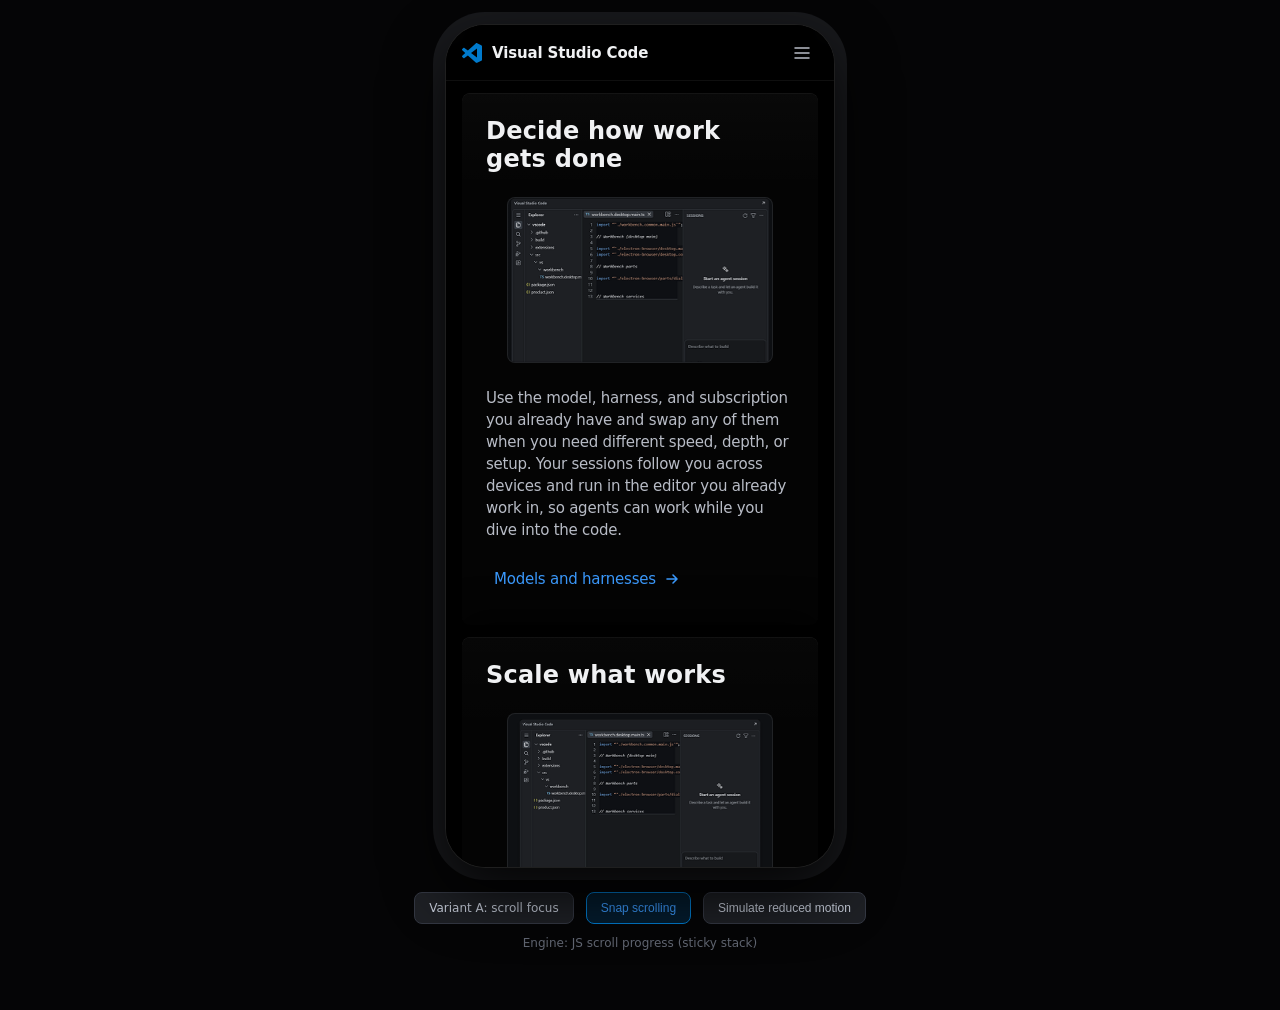
==== stack.html @ f898ff3d "Add stack components and styles for dropdown functionality" ====
<!DOCTYPE html>
<html lang="en">
<head>
  <meta charset="UTF-8">
  <meta name="viewport" content="width=device-width, initial-scale=1.0">
  <title>VS Code Mobile — 3 Pillars (sticky card stack)</title>
  <link rel="stylesheet" href="stack.css">
</head>
<body>
  <div class="device-container">
    <div class="device-frame snap-on" id="deviceFrame" tabindex="0" role="region" aria-label="Mobile preview, scrollable">

      <header class="mobile-header">
        <div class="logo">
          <svg class="logo__mark" width="20" height="20" viewBox="0 0 20 20" fill="none" xmlns="http://www.w3.org/2000/svg" aria-hidden="true">
            <path fill-rule="evenodd" clip-rule="evenodd" d="M14.1824 19.8634C14.4974 19.9861 14.8566 19.9783 15.1745 19.8253L19.2922 17.8439C19.7248 17.6357 20 17.1978 20 16.7174V3.28266C20 2.80226 19.7249 2.36436 19.2922 2.15616L15.1745 0.174751C14.7572 -0.0260259 14.2689 0.0231519 13.9027 0.289389C13.8504 0.327422 13.8006 0.369886 13.7538 0.416682L5.87101 7.6083L2.43744 5.00193C2.11781 4.7593 1.67073 4.77918 1.37387 5.04922L0.272606 6.05098C-0.0905104 6.38129 -0.0909266 6.95255 0.271707 7.28339L3.24942 10L0.271707 12.7166C-0.0909266 13.0475 -0.0905104 13.6188 0.272606 13.9491L1.37387 14.9508C1.67073 15.2209 2.11781 15.2407 2.43744 14.9981L5.87101 12.3917L13.7538 19.5833C13.8785 19.7081 14.0249 19.8021 14.1824 19.8634ZM15.003 5.45979L9.02182 10L15.003 14.5402V5.45979Z" fill="#007ACC"/>
          </svg>
          <span class="logo__title">Visual Studio Code</span>
        </div>
        <button class="menu-toggle" aria-label="Toggle navigation menu">
          <svg width="20" height="20" viewBox="0 0 20 20" fill="none" aria-hidden="true">
            <path d="M3 5H17M3 10H17M3 15H17" stroke="currentColor" stroke-width="1.5" stroke-linecap="round"/>
          </svg>
        </button>
      </header>

      <main class="mobile-main">

        <!-- Sticky card stack. Each card sticks below the previous one's
             header band, so earlier headers stay visible while the newest
             card is in focus. All content stays in the DOM at all times. -->
        <section class="scd-01" aria-labelledby="stack-heading">
          <h1 id="stack-heading" class="visually-hidden">Core pillars</h1>

          <div class="scd-01__scene" id="scene">

            <article class="scd-01__card" style="--i:0" id="card-1">
              <h2 class="scd-01__title">Decide how work<br>gets done</h2>
              <figure class="scd-01__media">
                <img src="assets/pillar-screenshot.png" alt="VS Code editor with the Explorer, an open TypeScript file, and the agent Sessions panel ready to start a session." loading="eager">
              </figure>
              <p class="scd-01__copy">
                Use the model, harness, and subscription you already have and swap any of them when you need different speed, depth, or setup. Your sessions follow you across devices and run in the editor you already work in, so agents can work while you dive into the code.
              </p>
              <a class="scd-01__cta" href="#">
                <span>Models and harnesses</span>
                <svg width="16" height="16" viewBox="0 0 16 16" fill="none" aria-hidden="true">
                  <path d="M3 8H13M13 8L9 4M13 8L9 12" stroke="currentColor" stroke-width="1.6" stroke-linecap="round" stroke-linejoin="round"/>
                </svg>
              </a>
            </article>

            <article class="scd-01__card" style="--i:1" id="card-2">
              <h2 class="scd-01__title">Scale what works</h2>
              <figure class="scd-01__media">
                <img src="assets/pillar-screenshot.png" alt="VS Code editor with the Explorer, an open TypeScript file, and the agent Sessions panel ready to start a session." loading="lazy">
              </figure>
              <p class="scd-01__copy">
                You don't have to run one session or one repo at a time. Orchestrate across sessions and repos to get through your backlog faster and jump into whichever one needs your input.
              </p>
              <a class="scd-01__cta" href="#">
                <span>Run agent sessions in parallel</span>
                <svg width="16" height="16" viewBox="0 0 16 16" fill="none" aria-hidden="true">
                  <path d="M3 8H13M13 8L9 4M13 8L9 12" stroke="currentColor" stroke-width="1.6" stroke-linecap="round" stroke-linejoin="round"/>
                </svg>
              </a>
            </article>

            <article class="scd-01__card" style="--i:2" id="card-3">
              <h2 class="scd-01__title">Build the system, not<br>the solution</h2>
              <figure class="scd-01__media">
                <img src="assets/pillar-screenshot.png" alt="VS Code editor with the Explorer, an open TypeScript file, and the agent Sessions panel ready to start a session." loading="lazy">
              </figure>
              <p class="scd-01__copy">
                VS Code is yours to configure. Instructions, skills, custom agents, and hooks carry your team's standards into every session, while MCP servers connect agents to the systems you already use. Shape the whole development environment with extensions, languages, debuggers, and themes so it fits the way you work.
              </p>
              <a class="scd-01__cta" href="#">
                <span>Customizations</span>
                <svg width="16" height="16" viewBox="0 0 16 16" fill="none" aria-hidden="true">
                  <path d="M3 8H13M13 8L9 4M13 8L9 12" stroke="currentColor" stroke-width="1.6" stroke-linecap="round" stroke-linejoin="round"/>
                </svg>
              </a>
            </article>

          </div>

          <!-- Room to read the last card, then the stack scrolls away -->
          <div class="scd-01__end" aria-hidden="true"></div>
        </section>

      </main>

    </div>
  </div>

  <!-- Developer toolbar (not part of the design) -->
  <div class="dev-toolbar" aria-label="Prototype controls">
    <a class="dev-btn" href="index.html">Variant A: scroll focus</a>
    <button id="toggleSnapBtn" class="dev-btn" aria-pressed="true">Snap scrolling</button>
    <button id="toggleMotionBtn" class="dev-btn" aria-pressed="false">Simulate reduced motion</button>
    <button id="forceMotionBtn" class="dev-btn" aria-pressed="false" hidden>Force motion on (OS has reduce motion)</button>
    <span id="engineStatus" class="dev-status" role="status"></span>
  </div>

  <script src="stack.js"></script>
</body>
</html>
---- stack.css ----
/* ------------------------------------------------------------------
   VS Code Mobile — 3 Pillars, sticky card stack (Variant B)
   Design: 390px mobile viewport

   Interaction model
   - Normal vertical scrolling, no snap, nothing hijacked.
   - Each card is position: sticky at header + i * peek. As the next
     card scrolls up over it, the earlier card settles behind with only
     its header band still visible.
   - stack.js writes two per-card custom properties every frame:
       --a  arrival  0 = entering from the bottom, 1 = at its stuck spot
       --p  covered  0 = fully on top, 1 = covered up to its header band
     CSS maps them to image scale (--a) and dim/scale-back (--p).
   - prefers-reduced-motion: transforms are dropped; the dim state and
     the stacking (which is plain scrolling) remain.
------------------------------------------------------------------ */

:root {
  --bg-color: #000000;
  --card-bg: #040404;
  --card-border: rgba(255, 255, 255, 0.08);

  --text-primary: #f0f1f3;
  --text-secondary: #b8bcc6; /* body copy: ~10.5:1 on --card-bg, AAA */
  --text-muted: #626773;
  --accent-blue-light: #3b99fc;

  --font-family: "SF Pro Text", "SF Pro Display", -apple-system, BlinkMacSystemFont, "Segoe UI Variable Text", "Segoe UI", system-ui, sans-serif;

  /* Apple small-breakpoint type ramp */
  --type-title-size: 24px;       /* headline-reduced at the xsmall step */
  --type-title-lh: 1.16667;
  --type-title-ls: 0.009em;
  --type-body-size: 15px;        /* paragraph + links (was 17px typography-body) */
  --type-body-lh: 1.46667;       /* 22px at 15px */
  --type-body-ls: -0.016em;

  --frame-width: 390px;
  --frame-height: 844px;
  --header-height: 56px;
  --page-margin: 16px;
  --stack-gap: 12px; /* breathing room below the header so the stuck card's top edge stays visible */

  /* Sticky band per covered card = 24px pad + title + 24px spacing,
     divided by the 0.95 scale-back so the image never peeks out.
     Two-line title: 104px content → 96px band. One line: 76px → 70px. */
  --band-two-line: 96px;
  --band-one-line: 70px;
  --card-pad-top: 24px;
  --card-radius: 8px;

  /* Motion ranges */
  --media-scale-in: 0.9;        /* image scale when card first enters */
  --card-scale-back: 0.045;     /* shrink per level of stacking depth */
  --card-dim-max: 0.5;          /* overlay opacity when fully covered */

  /* Sheen gradation: card 1 (--i:0) brightest, fading per card after it */
  --sheen-base: 0.02;
  --sheen-step: 0.007;
}

* {
  box-sizing: border-box;
  margin: 0;
  padding: 0;
}

html, body {
  width: 100%;
  min-height: 100vh;
  background-color: #050506;
  font-family: var(--font-family);
  color: var(--text-primary);
  -webkit-font-smoothing: antialiased;
  -moz-osx-font-smoothing: grayscale;
}

body {
  display: flex;
  flex-direction: column;
  align-items: center;
  padding: 24px 0 60px 0;
}

.visually-hidden {
  position: absolute;
  width: 1px;
  height: 1px;
  padding: 0;
  margin: -1px;
  overflow: hidden;
  clip: rect(0 0 0 0);
  white-space: nowrap;
  border: 0;
}

/* ------------------------------------------------------------------
   Device frame = the scroll container
------------------------------------------------------------------ */

.device-container {
  display: flex;
  justify-content: center;
  width: 100%;
}

.device-frame {
  width: var(--frame-width);
  height: var(--frame-height);
  background-color: var(--bg-color);
  border: 1px solid rgba(255, 255, 255, 0.12);
  border-radius: 40px;
  box-shadow: 0 25px 60px rgba(0, 0, 0, 0.8), 0 0 0 12px #18191c;
  position: relative;
  overflow-x: hidden;
  overflow-y: auto;
  overscroll-behavior: contain;
  scrollbar-width: none;
}

.device-frame::-webkit-scrollbar {
  display: none;
}

.device-frame:focus-visible {
  outline: 3px solid var(--accent-blue-light);
  outline-offset: 4px;
}

/* Snap scrolling (on by default, dev toggle removes .snap-on).
   Each card's snap point is the scroll position where its static top
   reaches its sticky offset — i.e. the card fully presented on the
   stack. scroll-snap-stop keeps a fling from skipping a card. */
.device-frame.snap-on {
  scroll-snap-type: y mandatory;
}

.device-frame.snap-on .scd-01__card {
  scroll-snap-align: start;
  scroll-snap-stop: always;
  scroll-margin-top: calc(var(--header-height) + var(--stack-gap) + var(--stack-offset, 0px));
}

.mobile-header {
  height: var(--header-height);
  padding: 0 var(--page-margin);
  display: flex;
  align-items: center;
  justify-content: space-between;
  border-bottom: 1px solid rgba(255, 255, 255, 0.06);
  background: rgba(0, 0, 0, 0.8);
  backdrop-filter: blur(12px);
  -webkit-backdrop-filter: blur(12px);
  position: sticky;
  top: 0;
  z-index: 50;
}

.logo {
  display: flex;
  align-items: center;
  gap: 10px;
}

.logo__title {
  font-size: 15px;
  font-weight: 600;
  letter-spacing: -0.01em;
}

.menu-toggle {
  background: transparent;
  border: none;
  color: var(--text-secondary);
  cursor: pointer;
  padding: 6px;
  display: flex;
  border-radius: 6px;
}

.menu-toggle:focus-visible {
  outline: 2px solid var(--accent-blue-light);
  outline-offset: 2px;
}

.mobile-main {
  padding: 16px 0 0 0;
}

/* ------------------------------------------------------------------
   Sticky stack
------------------------------------------------------------------ */

.scd-01 {
  padding: 0 var(--page-margin);
}

.scd-01__scene {
  display: flex;
  flex-direction: column;
}

.scd-01__card {
  --a: 1;
  --d: 0;
  /* Sheen fades with stacking order: card 1 brightest, each card after
     it a little less, so the stack reads as receding rather than flat. */
  --sheen: calc(var(--sheen-base) - var(--sheen-step) * var(--i));
  position: sticky;
  top: calc(var(--header-height) + var(--stack-gap) + var(--stack-offset, 0px));
  z-index: calc(1 + var(--i));
  margin-top: 12px;
  padding: var(--card-pad-top) 24px 24px 24px;
  /* Near-black card on a black page: dark shadows alone can't separate
     stacked cards, so pair the drop shadow with light — a hairline top
     edge and a faint top-down sheen on each card. */
  background: linear-gradient(180deg, rgba(255, 255, 255, var(--sheen)) 0%, rgba(255, 255, 255, 0) 96px), var(--card-bg);
  border-radius: var(--card-radius);
  text-align: left;
  display: flex;
  flex-direction: column;
  align-items: flex-start;
  gap: 20px;
  transform-origin: 50% 0;
  /* --d = cumulative stacking depth (0..2), so deeper cards stagger smaller */
  transform: scale(calc(1 - var(--card-scale-back) * var(--d, 0)));
  box-shadow:
    inset 0 0.5px 0 rgba(255, 255, 255, 0.09),
    0 2px 6px rgba(0, 0, 0, 0.6),
    0 -18px 36px rgba(0, 0, 0, 0.9);
}

.scd-01__card:first-child {
  margin-top: 0;
}

/* Cumulative sticky offsets: each card sits below the bands of the
   cards it covers. Adjust when header line counts change. */
#card-1 { --stack-offset: 0px; }
#card-2 { --stack-offset: var(--band-two-line); }
#card-3 { --stack-offset: calc(var(--band-two-line) + var(--band-one-line)); }

/* Dim layer for covered cards. Opacity only, so it is not "motion". */
.scd-01__card::after {
  content: "";
  position: absolute;
  inset: 0;
  border-radius: inherit;
  background: #000;
  opacity: calc(var(--card-dim-max) * min(var(--d, 0), 1));
  pointer-events: none;
}

/* Header band: stays visible above the next card */
/* Header: same 24px spacing after it on every card (4px + 20px flex gap) */
.scd-01__title {
  margin-bottom: 4px;
  font-size: var(--type-title-size);
  line-height: var(--type-title-lh);
  letter-spacing: var(--type-title-ls);
  font-weight: 600;
  color: var(--text-primary);
  max-width: 300px;
}

.scd-01__media {
  margin: 0 0 4px 0; /* + 20px flex gap = 24px before the paragraph */
  align-self: center;
  width: 266px;
  max-width: 100%;
  aspect-ratio: 16 / 10;
  overflow: hidden;
  border-radius: 8px;
  border: 1px solid rgba(255, 255, 255, 0.08);
  background: #0e1013;
}

/* Image scales up slightly as the card arrives at its stuck position */
.scd-01__media img {
  width: 100%;
  height: 100%;
  object-fit: cover;
  object-position: top center;
  display: block;
  transform-origin: center;
  transform: scale(calc(var(--media-scale-in) + (1 - var(--media-scale-in)) * var(--a)));
  will-change: transform;
}

.scd-01__copy {
  font-size: var(--type-body-size);
  line-height: var(--type-body-lh);
  letter-spacing: var(--type-body-ls);
  color: var(--text-secondary);
  max-width: 320px;
}

.scd-01__cta {
  display: inline-flex;
  align-items: center;
  gap: 8px;
  font-size: var(--type-body-size);
  line-height: var(--type-body-lh);
  letter-spacing: var(--type-body-ls);
  color: var(--accent-blue-light);
  text-decoration: none;
  min-height: 44px;
  padding: 0 8px;
  margin-top: -4px;
}

.scd-01__cta:hover {
  text-decoration: underline;
}

.scd-01__cta:focus-visible {
  outline: 2px solid var(--accent-blue-light);
  outline-offset: 4px;
  border-radius: 6px;
}

.scd-01__cta svg {
  transition: transform 0.2s ease;
}

.scd-01__cta:hover svg {
  transform: translateX(3px);
}

/* Sized by stack.js so the last card ends exactly at its stack offset */
.scd-01__end {
  height: 24px;
}

/* ------------------------------------------------------------------
   Reduced motion: keep stacking and dimming, drop the transforms
------------------------------------------------------------------ */

html.motion-reduced .scd-01__card,
html.motion-reduced .scd-01__media img {
  transform: none;
}

@media (prefers-reduced-motion: reduce) {
  html:not(.force-motion) .scd-01__card,
  html:not(.force-motion) .scd-01__media img {
    transform: none;
  }
}

/* ------------------------------------------------------------------
   Developer toolbar
------------------------------------------------------------------ */

.dev-toolbar {
  margin-top: 24px;
  display: flex;
  flex-wrap: wrap;
  align-items: center;
  justify-content: center;
  gap: 12px;
  max-width: 640px;
}

.dev-btn {
  background: #1e2025;
  border: 1px solid #333742;
  color: #c5cbd8;
  padding: 8px 14px;
  border-radius: 8px;
  font-size: 12px;
  font-weight: 500;
  cursor: pointer;
  text-decoration: none;
  transition: all 0.2s ease;
}

.dev-btn:hover {
  background: #2b2f38;
  color: #fff;
  border-color: #4a5061;
}

.dev-btn:focus-visible {
  outline: 2px solid var(--accent-blue-light);
  outline-offset: 2px;
}

.dev-btn[aria-pressed="true"] {
  background: rgba(0, 122, 204, 0.2);
  border-color: #007acc;
  color: var(--accent-blue-light);
}

.dev-status {
  font-size: 12px;
  color: var(--text-muted);
}
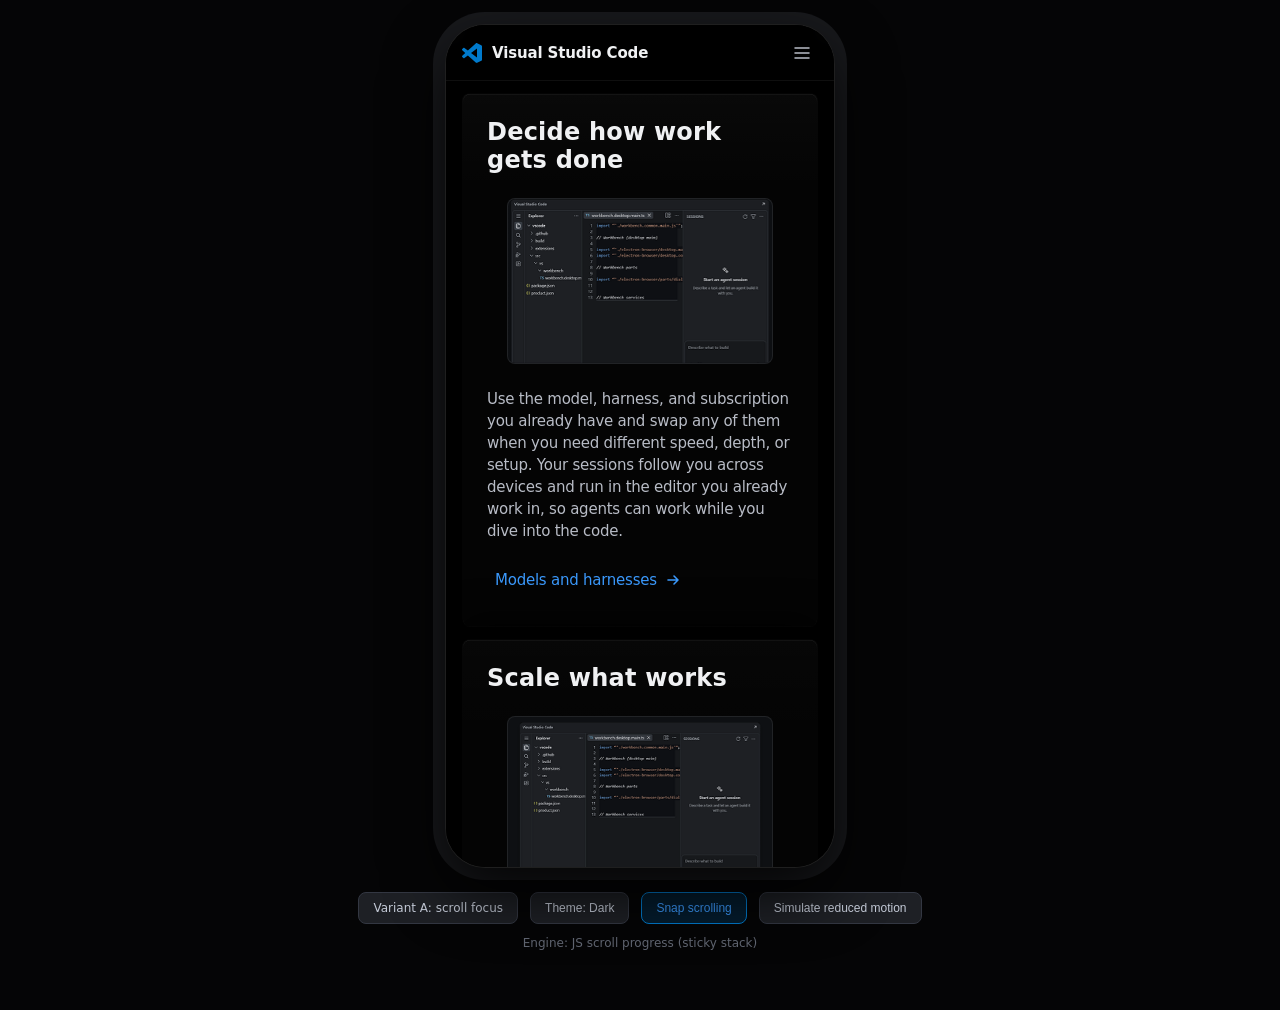
==== commit b11580ab: "Light theme: card-stack elevation model, per-card dim, header fade Rebuild the light-theme depth cue" ====
--- a/stack.html
+++ b/stack.html
@@ -37,7 +37,7 @@
             <article class="scd-01__card" style="--i:0" id="card-1">
               <h2 class="scd-01__title">Decide how work<br>gets done</h2>
               <figure class="scd-01__media">
-                <img src="assets/pillar-screenshot.png" alt="VS Code editor with the Explorer, an open TypeScript file, and the agent Sessions panel ready to start a session." loading="eager">
+                <img src="assets/pillar-screenshot.png" data-src-dark="assets/pillar-screenshot.png" data-src-light="assets/pillar-screenshot-light.svg" alt="VS Code editor with the Explorer, an open TypeScript file, and the agent Sessions panel ready to start a session." loading="eager">
               </figure>
               <p class="scd-01__copy">
                 Use the model, harness, and subscription you already have and swap any of them when you need different speed, depth, or setup. Your sessions follow you across devices and run in the editor you already work in, so agents can work while you dive into the code.
@@ -53,7 +53,7 @@
             <article class="scd-01__card" style="--i:1" id="card-2">
               <h2 class="scd-01__title">Scale what works</h2>
               <figure class="scd-01__media">
-                <img src="assets/pillar-screenshot.png" alt="VS Code editor with the Explorer, an open TypeScript file, and the agent Sessions panel ready to start a session." loading="lazy">
+                <img src="assets/pillar-screenshot.png" data-src-dark="assets/pillar-screenshot.png" data-src-light="assets/pillar-screenshot-light.svg" alt="VS Code editor with the Explorer, an open TypeScript file, and the agent Sessions panel ready to start a session." loading="lazy">
               </figure>
               <p class="scd-01__copy">
                 You don't have to run one session or one repo at a time. Orchestrate across sessions and repos to get through your backlog faster and jump into whichever one needs your input.
@@ -69,7 +69,7 @@
             <article class="scd-01__card" style="--i:2" id="card-3">
               <h2 class="scd-01__title">Build the system, not<br>the solution</h2>
               <figure class="scd-01__media">
-                <img src="assets/pillar-screenshot.png" alt="VS Code editor with the Explorer, an open TypeScript file, and the agent Sessions panel ready to start a session." loading="lazy">
+                <img src="assets/pillar-screenshot.png" data-src-dark="assets/pillar-screenshot.png" data-src-light="assets/pillar-screenshot-light.svg" alt="VS Code editor with the Explorer, an open TypeScript file, and the agent Sessions panel ready to start a session." loading="lazy">
               </figure>
               <p class="scd-01__copy">
                 VS Code is yours to configure. Instructions, skills, custom agents, and hooks carry your team's standards into every session, while MCP servers connect agents to the systems you already use. Shape the whole development environment with extensions, languages, debuggers, and themes so it fits the way you work.
@@ -96,6 +96,7 @@
   <!-- Developer toolbar (not part of the design) -->
   <div class="dev-toolbar" aria-label="Prototype controls">
     <a class="dev-btn" href="index.html">Variant A: scroll focus</a>
+    <button id="toggleThemeBtn" class="dev-btn" aria-pressed="false">Theme: Dark</button>
     <button id="toggleSnapBtn" class="dev-btn" aria-pressed="true">Snap scrolling</button>
     <button id="toggleMotionBtn" class="dev-btn" aria-pressed="false">Simulate reduced motion</button>
     <button id="forceMotionBtn" class="dev-btn" aria-pressed="false" hidden>Force motion on (OS has reduce motion)</button>
--- a/stack.css
+++ b/stack.css
@@ -18,7 +18,11 @@
 :root {
   --bg-color: #000000;
   --card-bg: #040404;
-  --card-border: rgba(255, 255, 255, 0.08);
+  --card-border: transparent; /* dark theme separates cards with shadow, not a border */
+  --header-bg: rgba(0, 0, 0, 0.8);
+  --header-border: rgba(255, 255, 255, 0.06);
+  --media-bg: #0e1013;
+  --media-border: rgba(255, 255, 255, 0.08);
 
   --text-primary: #f0f1f3;
   --text-secondary: #b8bcc6; /* body copy: ~10.5:1 on --card-bg, AAA */
@@ -57,6 +61,81 @@
   /* Sheen gradation: card 1 (--i:0) brightest, fading per card after it */
   --sheen-base: 0.02;
   --sheen-step: 0.007;
+
+  --shadow-rgb: 0, 0, 0; /* card drop shadow color */
+  --shadow-alpha-1: 0.6;
+  --shadow-alpha-2: 0.9;
+}
+
+/* ------------------------------------------------------------------
+   Light theme (VS Code Light Modern, 2026) — scoped to the frame so
+   the dev canvas/toolbar stay on the constant dark chrome.
+------------------------------------------------------------------ */
+
+.device-frame[data-theme="light"] {
+  --bg-color: #f3f3f3;
+  --card-bg: #ffffff; /* Material/iOS keep a light-theme surface's color constant across elevation; depth reads through shadow + scrim, not a brightness ladder per card */
+  --card-border: rgba(0, 0, 0, 0.04);
+  --header-bg: rgba(255, 255, 255, 0.8);
+  --header-border: rgba(0, 0, 0, 0.06);
+  --media-bg: #ececec;
+  --media-border: rgba(0, 0, 0, 0.08);
+
+  --shadow-rgb: 0, 0, 0;
+
+  --text-primary: #1f1f1f;
+  --text-secondary: #45474a;
+  --text-muted: #6f6f6f;
+  --accent-blue-light: #005fb8;
+
+  /* Apple Wallet / Material elevation: a card behind the front one sits
+     under a soft, uniform scrim that scales with how far back it's
+     receded (--d) — not a per-card brightness value to hand-tune. */
+  --card-dim-max: 0.035;
+}
+
+/* Elevation model (Material "key + ambient shadow", scaled by how much
+   this card has receded): the frontmost card (--d near 0) casts a big,
+   soft, low-opacity shadow like it's lifted above the stack; a fully
+   covered card (--d >= 1) relaxes to a hairline shadow, since the rest
+   of its elevation is absorbed by the card sitting on top of it. Card
+   surface color itself stays constant (see --card-bg above) — only the
+   shadow communicates depth, same as Material/iOS light-theme cards. */
+.device-frame[data-theme="light"] .scd-01__card {
+  --focus: calc(1 - min(var(--d, 0), 1));
+  background: var(--card-bg);
+  border-top: none; /* the border's top edge sat right over the card behind it, reading as a hard line */
+  box-shadow:
+    0 1px 2px rgba(var(--shadow-rgb), calc(0.08 + 0.04 * var(--focus))),
+    0 calc(6px + 12px * var(--focus)) calc(16px + 20px * var(--focus)) rgba(var(--shadow-rgb), calc(0.08 + 0.08 * var(--focus)));
+}
+
+/* Title quiets slightly as its card recedes, echoing the shadow/scrim —
+   capped well short of full fade so a covered-but-focused card (keyboard
+   nav) still passes contrast against --card-bg. */
+.device-frame[data-theme="light"] .scd-01__title {
+  color: color-mix(in srgb, #1f1f1f, #333333 calc((1 - var(--focus, 1)) * 100%));
+}
+
+/* The covered card's image sits just below the sliver of its own header
+   band that stays visible — its top border was peeking past that edge
+   and reading as the line "above" the next card. */
+.device-frame[data-theme="light"] .scd-01__media {
+  border-top: none;
+}
+
+/* The shared dim overlay clamps at min(--d, 1), so any card two or more
+   levels back reads identically to one level back. Light theme's stack
+   only ever reaches --d:2, so scale against that instead: the furthest
+   card (--d:2) gets the full scrim, a mid card (--d:1) gets half. */
+.device-frame[data-theme="light"] .scd-01__card::after {
+  opacity: calc(var(--card-dim-max) * min(var(--d, 0), 2) / 2);
+}
+
+/* Nudge card 2 up a couple px so it fully overlaps card 1's image edge
+   instead of leaving a sliver of it visible above card 2's header band. */
+.device-frame[data-theme="light"] #card-2 {
+  --stack-offset: calc(var(--band-two-line) - 2px);
 }
 
 * {
@@ -108,6 +187,7 @@
   width: var(--frame-width);
   height: var(--frame-height);
   background-color: var(--bg-color);
+  color: var(--text-primary); /* html/body's color is fixed at :root's --text-primary, so anything that doesn't set its own color (e.g. .logo__title) needs to inherit from here instead, where the theme override actually applies */
   border: 1px solid rgba(255, 255, 255, 0.12);
   border-radius: 40px;
   box-shadow: 0 25px 60px rgba(0, 0, 0, 0.8), 0 0 0 12px #18191c;
@@ -147,8 +227,8 @@
   display: flex;
   align-items: center;
   justify-content: space-between;
-  border-bottom: 1px solid rgba(255, 255, 255, 0.06);
-  background: rgba(0, 0, 0, 0.8);
+  border-bottom: 1px solid var(--header-border);
+  background: var(--header-bg);
   backdrop-filter: blur(12px);
   -webkit-backdrop-filter: blur(12px);
   position: sticky;
@@ -224,10 +304,11 @@
   transform-origin: 50% 0;
   /* --d = cumulative stacking depth (0..2), so deeper cards stagger smaller */
   transform: scale(calc(1 - var(--card-scale-back) * var(--d, 0)));
+  border: 1px solid var(--card-border);
   box-shadow:
     inset 0 0.5px 0 rgba(255, 255, 255, 0.09),
-    0 2px 6px rgba(0, 0, 0, 0.6),
-    0 -18px 36px rgba(0, 0, 0, 0.9);
+    0 2px 6px rgba(var(--shadow-rgb), var(--shadow-alpha-1)),
+    0 -18px 36px rgba(var(--shadow-rgb), var(--shadow-alpha-2));
 }
 
 .scd-01__card:first-child {
@@ -271,8 +352,8 @@
   aspect-ratio: 16 / 10;
   overflow: hidden;
   border-radius: 8px;
-  border: 1px solid rgba(255, 255, 255, 0.08);
-  background: #0e1013;
+  border: 1px solid var(--media-border);
+  background: var(--media-bg);
 }
 
 /* Image scales up slightly as the card arrives at its stuck position */
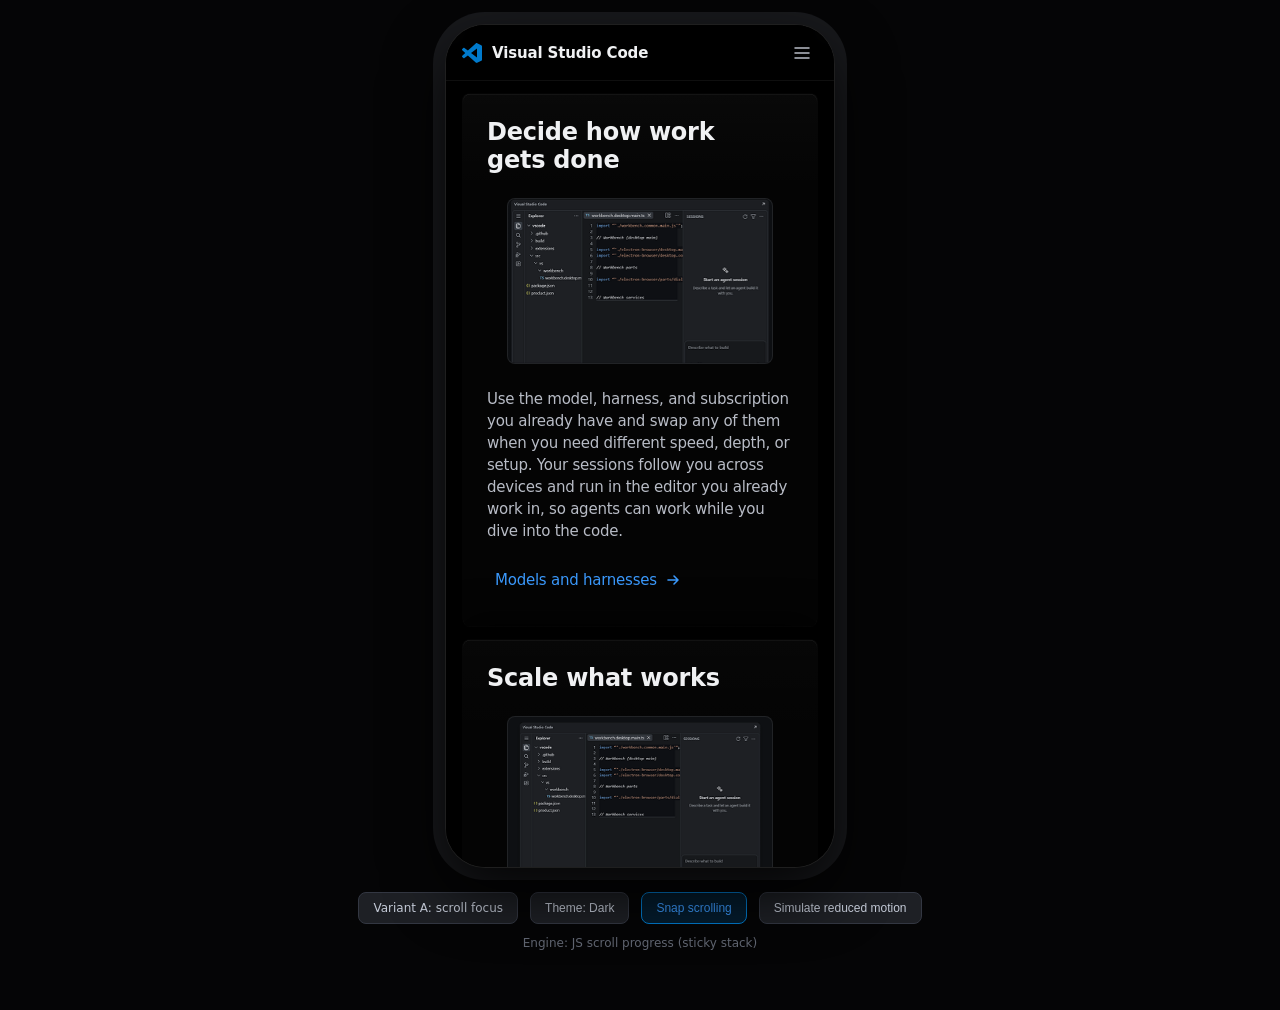
==== commit 263da842: "Refactor HTML and CSS for improved structure and styling consistency" ====
--- a/stack.html
+++ b/stack.html
@@ -37,7 +37,7 @@
             <article class="scd-01__card" style="--i:0" id="card-1">
               <h2 class="scd-01__title">Decide how work<br>gets done</h2>
               <figure class="scd-01__media">
-                <img src="assets/pillar-screenshot.png" data-src-dark="assets/pillar-screenshot.png" data-src-light="assets/pillar-screenshot-light.svg" alt="VS Code editor with the Explorer, an open TypeScript file, and the agent Sessions panel ready to start a session." loading="eager">
+                <img src="assets/pillar-screenshot.png" data-src-dark="assets/pillar-screenshot.png" data-src-light="assets/pillar-screenshot-light.svg" alt="Placeholder screenshot — pillar 1" loading="eager">
               </figure>
               <p class="scd-01__copy">
                 Use the model, harness, and subscription you already have and swap any of them when you need different speed, depth, or setup. Your sessions follow you across devices and run in the editor you already work in, so agents can work while you dive into the code.
@@ -53,7 +53,7 @@
             <article class="scd-01__card" style="--i:1" id="card-2">
               <h2 class="scd-01__title">Scale what works</h2>
               <figure class="scd-01__media">
-                <img src="assets/pillar-screenshot.png" data-src-dark="assets/pillar-screenshot.png" data-src-light="assets/pillar-screenshot-light.svg" alt="VS Code editor with the Explorer, an open TypeScript file, and the agent Sessions panel ready to start a session." loading="lazy">
+                <img src="assets/pillar-screenshot.png" data-src-dark="assets/pillar-screenshot.png" data-src-light="assets/pillar-screenshot-light.svg" alt="Placeholder screenshot — pillar 2" loading="lazy">
               </figure>
               <p class="scd-01__copy">
                 You don't have to run one session or one repo at a time. Orchestrate across sessions and repos to get through your backlog faster and jump into whichever one needs your input.
@@ -69,7 +69,7 @@
             <article class="scd-01__card" style="--i:2" id="card-3">
               <h2 class="scd-01__title">Build the system, not<br>the solution</h2>
               <figure class="scd-01__media">
-                <img src="assets/pillar-screenshot.png" data-src-dark="assets/pillar-screenshot.png" data-src-light="assets/pillar-screenshot-light.svg" alt="VS Code editor with the Explorer, an open TypeScript file, and the agent Sessions panel ready to start a session." loading="lazy">
+                <img src="assets/pillar-screenshot.png" data-src-dark="assets/pillar-screenshot.png" data-src-light="assets/pillar-screenshot-light.svg" alt="Placeholder screenshot — pillar 3" loading="lazy">
               </figure>
               <p class="scd-01__copy">
                 VS Code is yours to configure. Instructions, skills, custom agents, and hooks carry your team's standards into every session, while MCP servers connect agents to the systems you already use. Shape the whole development environment with extensions, languages, debuggers, and themes so it fits the way you work.
--- a/stack.css
+++ b/stack.css
@@ -34,7 +34,7 @@
   /* Apple small-breakpoint type ramp */
   --type-title-size: 24px;       /* headline-reduced at the xsmall step */
   --type-title-lh: 1.16667;
-  --type-title-ls: 0.009em;
+  --type-title-ls: -0.01em;
   --type-body-size: 15px;        /* paragraph + links (was 17px typography-body) */
   --type-body-lh: 1.46667;       /* 22px at 15px */
   --type-body-ls: -0.016em;
